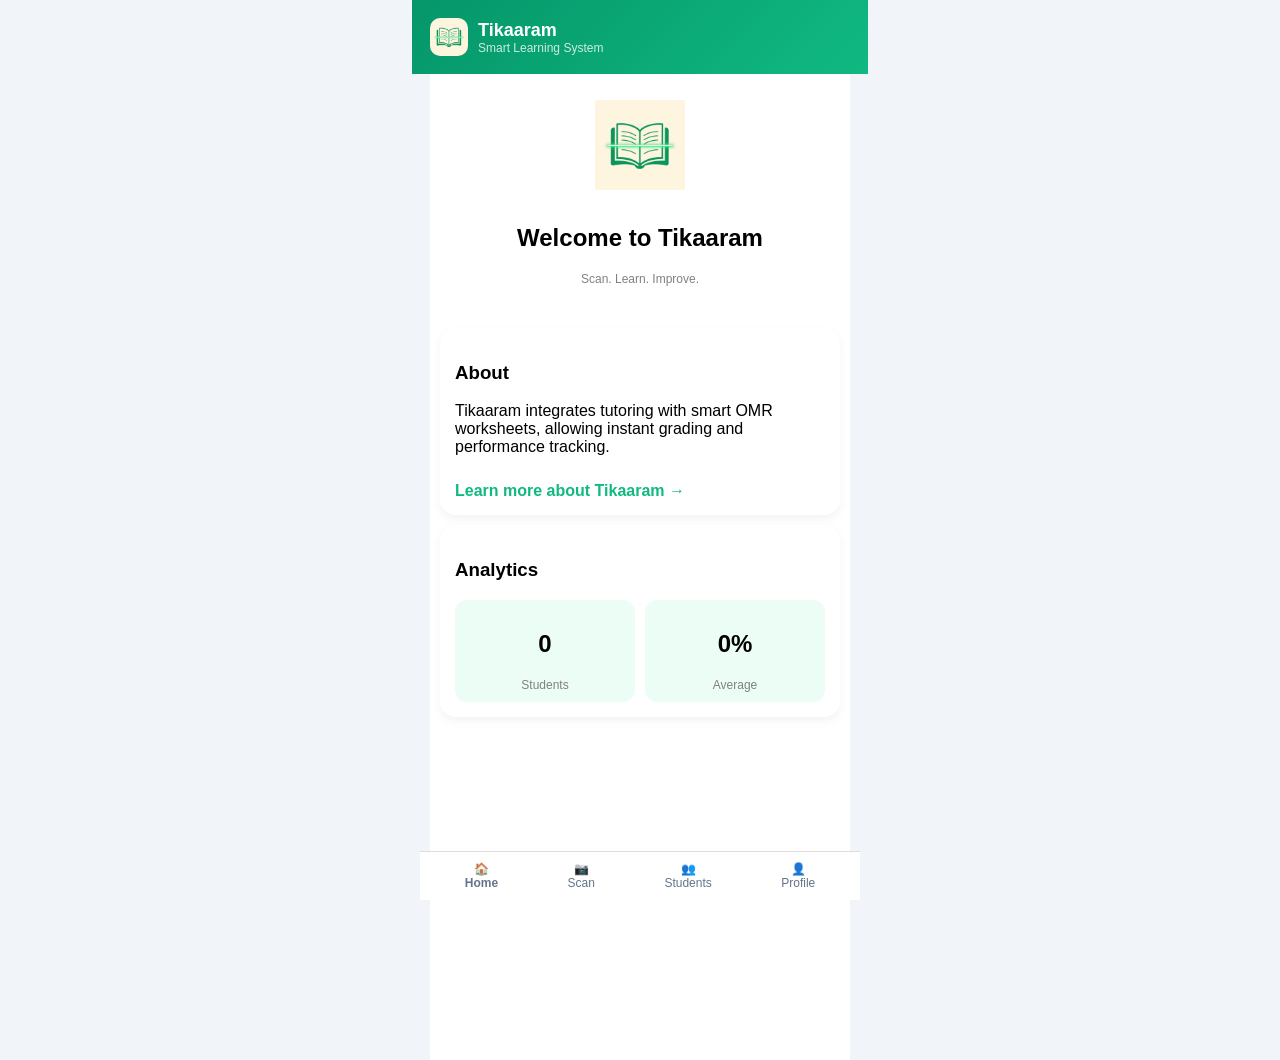
==== index.html @ afa75e6e "Add files via upload" ====
<!DOCTYPE html>
<html>
<head>
<title>Home</title>
<link rel="stylesheet" href="style.css">
</head>

<body>

<!-- FIXED HEADER -->
<div class="header fixed-header">
  <div class="logo-header">
    <img src="logo.png">
    <div class="logo-text">
      <h2>Tikaaram</h2>
      <p>Smart Learning System</p>
    </div>
  </div>
</div>

<div class="app">

<!-- HERO / SPLASH -->
<div class="hero">
  <img src="logo.png" class="hero-logo">
  <h2 class="fade-in">Welcome to Tikaaram</h2>
  <p class="small fade-in delay">Scan. Learn. Improve.</p>
</div>

<!-- CONTENT -->
<div class="card">
  <h3>About</h3>
  <p>
    Tikaaram integrates tutoring with smart OMR worksheets, allowing
    instant grading and performance tracking.
  </p>

  <!-- LINK TO ABOUT PAGE -->
  <a href="about.html" style="display:inline-block; margin-top:10px; color:#10b981; font-weight:600; text-decoration:none;">
    Learn more about Tikaaram →
  </a>
</div>

<div class="card">
  <h3>Analytics</h3>
  <div class="stats">
    <div class="stat">
      <h2 id="students">0</h2>
      <div class="small">Students</div>
    </div>
    <div class="stat">
      <h2 id="avg">0%</h2>
      <div class="small">Average</div>
    </div>
  </div>
</div>

</div>

<!-- FIXED NAV -->
<div class="navbar">
  <a href="index.html" class="active">🏠<br>Home</a>
  <a href="scan.html">📷<br>Scan</a>
  <a href="students.html">👥<br>Students</a>
  <a href="profile.html">👤<br>Profile</a>
</div>

<script src="app.js"></script>
<script>
let stats = getStats();
document.getElementById("students").innerText = stats.total;
document.getElementById("avg").innerText = stats.avg + "%";
</script>

</body>
</html>
---- style.css ----
body {
  margin: 0;
  font-family: 'Segoe UI', sans-serif;
  background: #f1f5f9;
}

/* APP CONTAINER */
.app {
  max-width: 420px;
  margin: auto;
  background: white;
  min-height: 100vh;
  padding-bottom: 80px; /* space for navbar */
  padding-top: 80px;   /* NEW: space for fixed header */
}

/* HEADER */
.header {
  padding: 18px;
  background: linear-gradient(135deg, #059669, #10b981);
  color: white;
}

/* NEW: FIXED HEADER (same behavior as navbar) */
.fixed-header {
  position: fixed;
  top: 0;
  left: 0;
  right: 0;
  max-width: 420px;
  margin: auto;
  z-index: 1000;
}

/* CARD */
.card {
  background: white;
  padding: 15px;
  border-radius: 16px;
  margin: 10px;
  box-shadow: 0 4px 10px rgba(0,0,0,0.05);
}

/* INPUT */
input {
  width: 100%;
  padding: 10px;
  margin-top: 5px;
  border-radius: 10px;
  border: 1px solid #ddd;
}

/* BUTTON */
button {
  width: 100%;
  padding: 12px;
  margin-top: 10px;
  border-radius: 12px;
  border: none;
  background: #111;
  color: white;
  font-weight: bold;
}

/* NAVBAR */
.navbar {
  position: fixed;
  bottom: 0;
  left: 0;
  right: 0;
  max-width: 420px;
  margin: auto;
  display: flex;
  justify-content: space-around;
  padding: 10px;
  border-top: 1px solid #ddd;
  background: white;
  z-index: 1000;
}

.navbar a {
  text-align: center;
  font-size: 12px;
  color: #64748b;
  text-decoration: none;
}

.active {
  color: #10b981;
  font-weight: bold;
}

/* STATS */
.stats {
  display: flex;
  gap: 10px;
}

.stat {
  flex: 1;
  background: #ecfdf5;
  padding: 10px;
  border-radius: 12px;
  text-align: center;
}

/* SMALL TEXT */
.small {
  font-size: 12px;
  color: gray;
}

/* CAMERA */
.camera {
  height: 250px;
  background: black;
}

video, img {
  width: 100%;
  height: 100%;
  object-fit: cover;
}

/* LOGO HEADER */
.logo-header {
  display: flex;
  align-items: center;
  gap: 10px;
}

.logo-header img {
  width: 38px;
  height: 38px;
  border-radius: 10px;
  object-fit: cover;
}

.logo-text {
  display: flex;
  flex-direction: column;
}

.logo-text h2 {
  margin: 0;
  font-size: 18px;
}

.logo-text p {
  margin: 0;
  font-size: 12px;
  opacity: 0.8;
}

/* ========================= */
/* ✨ NEW: HERO / SPLASH UI */
/* ========================= */

.hero {
  text-align: center;
  padding: 20px;
}

.hero-logo {
  width: 90px;
  margin-bottom: 10px;
  animation: zoomIn 0.8s ease;
}

/* LOGO ANIMATION */
@keyframes zoomIn {
  from {
    transform: scale(0.6);
    opacity: 0;
  }
  to {
    transform: scale(1);
    opacity: 1;
  }
}

/* TEXT FADE-IN */
.fade-in {
  opacity: 0;
  animation: fadeUp 0.8s forwards;
}

.fade-in.delay {
  animation-delay: 0.4s;
}

@keyframes fadeUp {
  from {
    opacity: 0;
    transform: translateY(10px);
  }
  to {
    opacity: 1;
    transform: translateY(0);
  }
}

.stats-grid {
  display: grid;
  grid-template-columns: 1fr 1fr;
  gap: 10px;
  margin-top: 10px;
}

.stat-box {
  background: #f9fafb;
  padding: 15px;
  border-radius: 12px;
  text-align: center;
}

.stat-box h2 {
  margin: 0;
  font-size: 24px;
}

.danger-btn {
  width: 100%;
  padding: 12px;
  margin-top: 10px;
  background: #ef4444;
  color: white;
  border: none;
  border-radius: 10px;
  font-weight: bold;
  cursor: pointer;
}

.danger-btn:hover {
  background: #dc2626;
}

.camera-box {
  width: 100%;
  height: 220px;
  border-radius: 12px;
  overflow: hidden;
  background: #f3f4f6;
  display: flex;
  align-items: center;
  justify-content: center;
}

.camera-box video,
.camera-box img {
  width: 100%;
  height: 100%;
  object-fit: cover;
}

.button-group {
  display: flex;
  gap: 8px;
  margin-top: 15px;
}

.button-group button {
  flex: 1;
  padding: 10px;
  border: none;
  border-radius: 10px;
  cursor: pointer;
  background: #e5e7eb;
  font-weight: bold;
}

.primary-btn {
  background: #3b82f6 !important;
  color: white;
}

.result-item {
  padding: 8px;
  border-radius: 8px;
  margin-top: 5px;
  background: #f9fafb;
}

.result-item.correct {
  border-left: 4px solid #22c55e;
}

.result-item.wrong {
  border-left: 4px solid #ef4444;
}
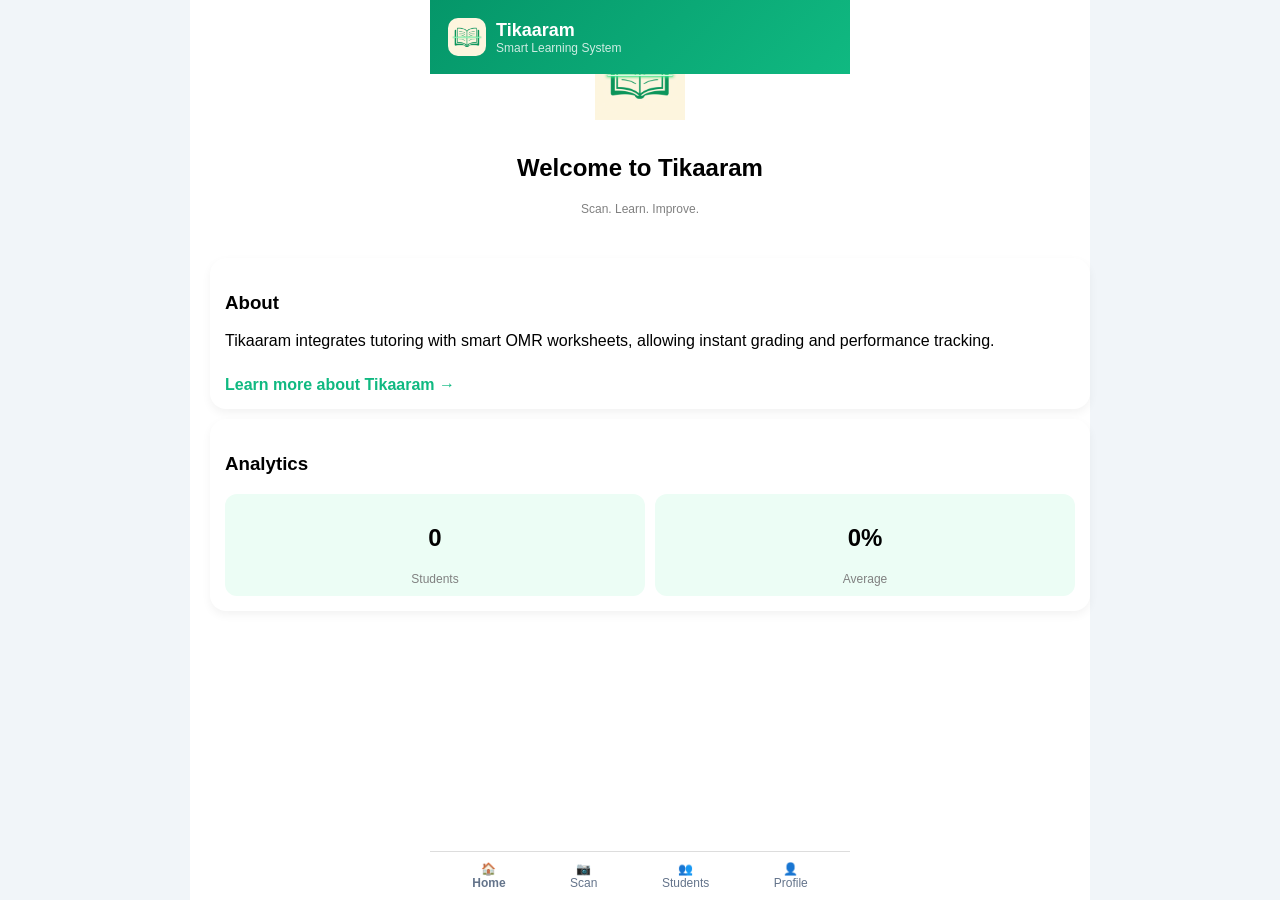
==== commit 86e45775: "Add files via upload" ====
--- a/index.html
+++ b/index.html
@@ -3,6 +3,7 @@
 <head>
 <title>Home</title>
 <link rel="stylesheet" href="style.css">
+<meta name="viewport" content="width=device-width, initial-scale=1.0">
 </head>
 
 <body>
--- a/style.css
+++ b/style.css
@@ -287,4 +287,76 @@
 
 .result-item.wrong {
   border-left: 4px solid #ef4444;
+}
+
+/* RESPONSIVE LAYOUT */
+* {
+  box-sizing: border-box;
+}
+
+/* Make images scale properly */
+img {
+  max-width: 100%;
+  height: auto;
+}
+
+/* Prevent horizontal scrolling */
+body {
+  margin: 0;
+  overflow-x: hidden;
+}
+
+/* App container adapts to screen */
+.app {
+  width: 100%;
+  max-width: 900px;
+  margin: 0 auto;
+  padding: 10px;
+}
+
+/* Cards become full width on mobile */
+.card {
+  width: 100%;
+}
+
+/* HERO scaling */
+.hero {
+  text-align: center;
+  padding: 20px 10px;
+}
+
+/* NAVBAR responsive layout */
+.navbar {
+  display: flex;
+  justify-content: space-around;
+  flex-wrap: wrap;
+}
+
+/* MOBILE ADJUSTMENTS */
+@media (max-width: 600px) {
+  .logo-header {
+    flex-direction: column;
+    text-align: center;
+  }
+
+  .logo-text h2 {
+    font-size: 18px;
+  }
+
+  .hero h2 {
+    font-size: 22px;
+  }
+
+  .hero p {
+    font-size: 14px;
+  }
+
+  .stat h2 {
+    font-size: 20px;
+  }
+
+  .navbar a {
+    font-size: 12px;
+    padding: 8px;
+  }
 }
